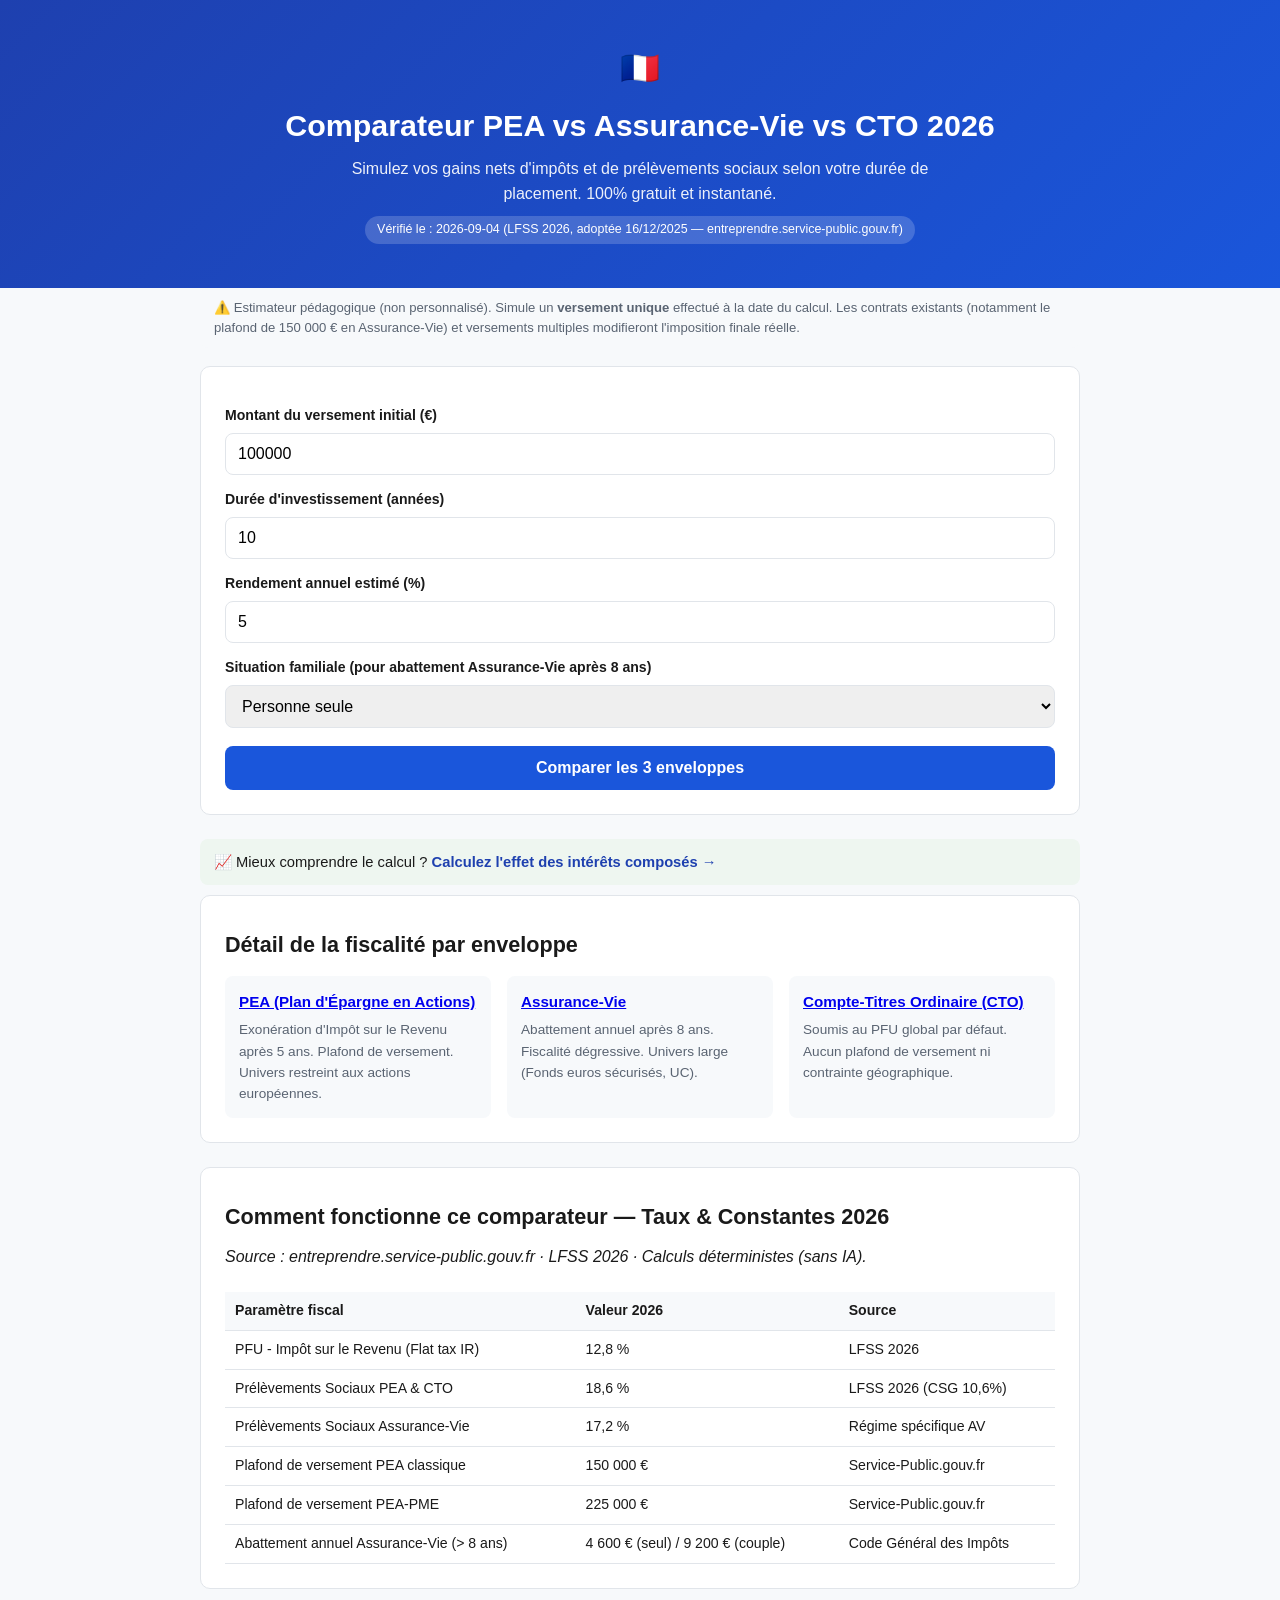
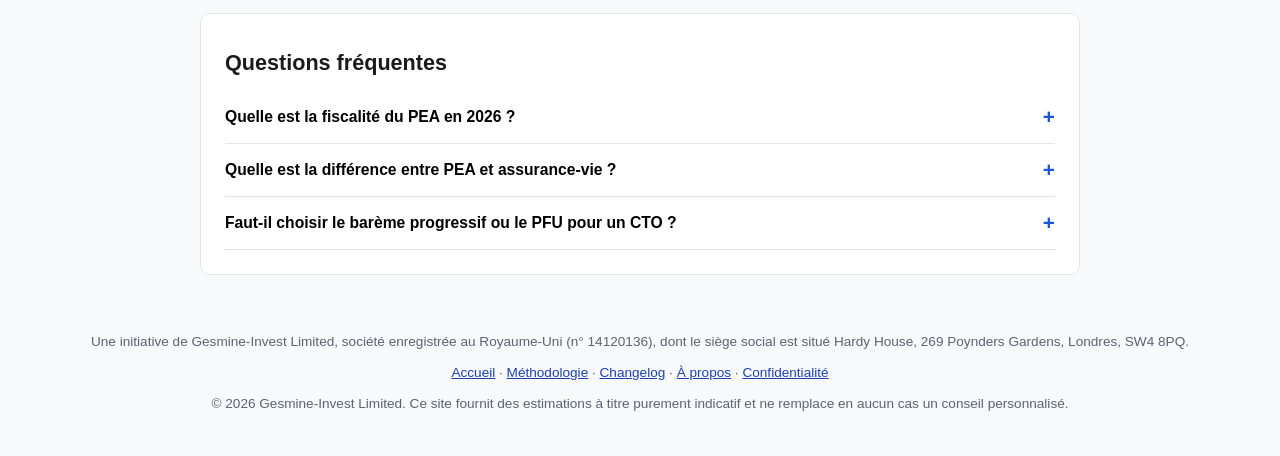
==== index.html @ 61dbf879 "Initial commit: Comparateur Fiscalite Epargne 2026" ====
<!DOCTYPE html>
<html lang="fr">
<head>
<meta charset="UTF-8">
<meta name="viewport" content="width=device-width, initial-scale=1.0">
<title>Comparateur Fiscalité Épargne 2026 : PEA vs Assurance-Vie vs CTO</title>
<meta name="description" content="Comparez instantanément la fiscalité du PEA, de l'assurance-vie et du compte-titres ordinaire (CTO) pour 2026. Calculez votre net après impôts et prélèvements sociaux.">
<link rel="canonical" href="https://fiscaliteepargne.fr/">
<link rel="stylesheet" href="/assets/style.css">
<script src="/assets/calculators.js"></script>
<script type="application/ld+json">
{
  "@context": "https://schema.org",
  "@graph": [
    {
      "@type": "Organization",
      "@id": "https://fiscaliteepargne.fr/#org",
      "name": "Comparateur Épargne France",
      "url": "https://fiscaliteepargne.fr/",
      "legalName": "Gesmine-Invest Limited",
      "identifier": { "@type": "PropertyValue", "name": "UK Company Number", "value": "14120136" }
    },
    {
      "@type": "WebApplication",
      "name": "Comparateur PEA vs Assurance-Vie vs CTO 2026",
      "url": "https://fiscaliteepargne.fr/",
      "applicationCategory": "FinanceApplication",
      "operatingSystem": "Any",
      "offers": { "@type": "Offer", "price": "0", "priceCurrency": "EUR" },
      "areaServed": "FR",
      "author": { "@id": "https://fiscaliteepargne.fr/#org" },
      "publisher": { "@id": "https://fiscaliteepargne.fr/#org" }
    },
    {
      "@type": "BreadcrumbList",
      "itemListElement": [
        { "@type": "ListItem", "position": 1, "name": "Accueil", "item": "https://fiscaliteepargne.fr/" }
      ]
    },
    {
      "@type": "FAQPage",
      "mainEntity": [
        { "@type": "Question", "name": "Quelle est la fiscalité du PEA en 2026 ?", "acceptedAnswer": { "@type": "Answer", "text": "Le PEA est exonéré d'impôt sur le revenu après 5 ans de détention. Seuls les prélèvements sociaux s'appliquent sur les gains lors des retraits (taux applicable défini en LFSS)." } },
        { "@type": "Question", "name": "Quelle est la différence entre PEA et assurance-vie ?", "acceptedAnswer": { "@type": "Answer", "text": "Le PEA permet d'investir principalement en actions européennes avec une exonération d'IR après 5 ans. L'assurance-vie offre un univers d'investissement plus large (fonds euros, obligations) et bénéficie d'un abattement fiscal annuel après 8 ans." } },
        { "@type": "Question", "name": "Qu'est-ce que le prélèvement forfaitaire unique (PFU) ?", "acceptedAnswer": { "@type": "Answer", "text": "Le PFU (ou flat tax) est un taux d'imposition global appliqué aux revenus du capital (CTO, dividendes). Il comprend une part d'impôt sur le revenu et une part de prélèvements sociaux." } },
        { "@type": "Question", "name": "Faut-il choisir le barème progressif ou le PFU pour un CTO ?", "acceptedAnswer": { "@type": "Answer", "text": "Par défaut, le PFU s'applique. L'option pour le barème progressif peut être avantageuse si vous êtes non imposable ou dans une tranche marginale basse, car elle permet notamment de bénéficier d'un abattement de 40% sur les dividendes." } },
        { "@type": "Question", "name": "Comment sont calculés les prélèvements sociaux ?", "acceptedAnswer": { "@type": "Answer", "text": "Les prélèvements sociaux (CSG, CRDS, prélèvement de solidarité) s'appliquent sur la fraction de gain réalisée. Leur taux dépend de l'enveloppe fiscale et de la législation en vigueur au moment du fait générateur." } },
        { "@type": "Question", "name": "Quelle est la durée minimum pour optimiser l'assurance-vie ?", "acceptedAnswer": { "@type": "Answer", "text": "L'assurance-vie bénéficie d'un abattement annuel sur l'impôt sur le revenu (4600€ pour une personne seule, 9200€ pour un couple) applicable sur la part de gains lors de retraits effectués après 8 ans d'ancienneté du contrat." } }
      ]
    }
  ]
}
</script>
</head>
<body>
<header>
  <div class="container">
    <span class="flag">🇫🇷</span>
    <h1>Comparateur PEA vs Assurance-Vie vs CTO 2026</h1>
    <p>Simulez vos gains nets d'impôts et de prélèvements sociaux selon votre durée de placement. 100% gratuit et instantané.</p>
    <span class="badge" id="date-badge">Source : LFSS 2026</span>
  </div>
</header>

<main class="container">
  <div class="disclaimer-banner">⚠️ Estimateur pédagogique (non personnalisé). Simule un <strong>versement unique</strong> effectué à la date du calcul. Les contrats existants (notamment le plafond de 150 000 € en Assurance-Vie) et versements multiples modifieront l'imposition finale réelle.</div>

  <div class="card">
    <label for="montant">Montant du versement initial (€)</label>
    <input type="number" id="montant" value="100000" min="0">
    
    <label for="duree">Durée d'investissement (années)</label>
    <input type="number" id="duree" value="10" min="1">
    
    <label for="rendement">Rendement annuel estimé (%)</label>
    <input type="number" id="rendement" value="5" min="0" step="0.1">

    <label for="situation">Situation familiale (pour abattement Assurance-Vie après 8 ans)</label>
    <select id="situation">
      <option value="seul">Personne seule</option>
      <option value="couple">Couple marié/pacsé (imposition commune)</option>
    </select>
    
    <button class="calc-btn" onclick="runComparison()">Comparer les 3 enveloppes</button>
    
    <div class="result" id="comparison-result">
      <div class="result-grid three-cols" id="comparison-grid"></div>
    </div>
  </div>

  <div class="cross-link">📈 Mieux comprendre le calcul ? <a href="/interet-compose/">Calculez l'effet des intérêts composés →</a></div>
  
  <div class="eeat-section">
    <h2>Détail de la fiscalité par enveloppe</h2>
    <div class="eeat-grid">
      <div class="eeat-item">
        <h4><a href="/pea/">PEA (Plan d'Épargne en Actions)</a></h4>
        <p>Exonération d'Impôt sur le Revenu après 5 ans. Plafond de versement. Univers restreint aux actions européennes.</p>
      </div>
      <div class="eeat-item">
        <h4><a href="/pea-ou-assurance-vie/">Assurance-Vie</a></h4>
        <p>Abattement annuel après 8 ans. Fiscalité dégressive. Univers large (Fonds euros sécurisés, UC).</p>
      </div>
      <div class="eeat-item">
        <h4><a href="/compte-titres-fiscalite/">Compte-Titres Ordinaire (CTO)</a></h4>
        <p>Soumis au PFU global par défaut. Aucun plafond de versement ni contrainte géographique.</p>
      </div>
    </div>
  </div>

  <div class="eeat-section">
    <h2>Comment fonctionne ce comparateur — Taux &amp; Constantes 2026</h2>
    <p><em>Source : entreprendre.service-public.gouv.fr · LFSS 2026 · Calculs déterministes (sans IA).</em></p>
    <div class="overflow-wrap">
    <table class="const-table">
      <thead><tr><th>Paramètre fiscal</th><th>Valeur 2026</th><th>Source</th></tr></thead>
      <tbody id="const-table-body">
        <tr><td>PFU - Impôt sur le Revenu (Flat tax IR)</td><td>12,8 %</td><td>LFSS 2026</td></tr>
        <tr><td>Prélèvements Sociaux PEA &amp; CTO</td><td>18,6 %</td><td>LFSS 2026 (CSG 10,6%)</td></tr>
        <tr><td>Prélèvements Sociaux Assurance-Vie</td><td>17,2 %</td><td>Régime spécifique AV</td></tr>
        <tr><td>Plafond de versement PEA classique</td><td>150 000 €</td><td>Service-Public.gouv.fr</td></tr>
        <tr><td>Plafond de versement PEA-PME</td><td>225 000 €</td><td>Service-Public.gouv.fr</td></tr>
        <tr><td>Abattement annuel Assurance-Vie (> 8 ans)</td><td>4 600 € (seul) / 9 200 € (couple)</td><td>Code Général des Impôts</td></tr>
      </tbody>
    </table>
    </div>
  </div>

  <div class="eeat-section">
    <h2>Questions fréquentes</h2>
    <div class="faq-item">
      <button class="faq-q" onclick="toggleFaq(this)">Quelle est la fiscalité du PEA en 2026 ?</button>
      <div class="faq-a">Le PEA est exonéré d'impôt sur le revenu après 5 ans de détention. Seuls les prélèvements sociaux s'appliquent sur les gains lors des retraits.</div>
    </div>
    <div class="faq-item">
      <button class="faq-q" onclick="toggleFaq(this)">Quelle est la différence entre PEA et assurance-vie ?</button>
      <div class="faq-a">Le PEA permet d'investir principalement en actions européennes avec une exonération d'IR après 5 ans. L'assurance-vie offre un univers d'investissement plus large (fonds euros, obligations) et bénéficie d'un abattement fiscal annuel après 8 ans.</div>
    </div>
    <div class="faq-item">
      <button class="faq-q" onclick="toggleFaq(this)">Faut-il choisir le barème progressif ou le PFU pour un CTO ?</button>
      <div class="faq-a">Par défaut, le PFU s'applique. L'option pour le barème progressif peut être avantageuse si vous êtes non imposable, car elle permet de bénéficier d'un abattement de 40% sur les dividendes.</div>
    </div>
  </div>
</main>

<footer>
  <p>Une initiative de Gesmine-Invest Limited, société enregistrée au Royaume-Uni (n° 14120136), dont le siège social est situé Hardy House, 269 Poynders Gardens, Londres, SW4 8PQ.</p>
  <p style="margin-top:8px;"><a href="/">Accueil</a> · <a href="/methodologie/">Méthodologie</a> · <a href="/changelog/">Changelog</a> · <a href="/about/">À propos</a> · <a href="/privacy/">Confidentialité</a></p>
  <p style="margin-top:8px;">© 2026 Gesmine-Invest Limited. Ce site fournit des estimations à titre purement indicatif et ne remplace en aucun cas un conseil personnalisé.</p>
</footer>

<script>
function fmt(n){ return '€' + n.toLocaleString('fr-FR', {minimumFractionDigits:0, maximumFractionDigits:0}); }
function toggleFaq(btn){
  btn.classList.toggle('open');
  btn.nextElementSibling.classList.toggle('open');
}

async function runComparison() {
  const montant = parseFloat(document.getElementById('montant').value) || 0;
  const duree = parseFloat(document.getElementById('duree').value) || 0;
  const rendement = parseFloat(document.getElementById('rendement').value) / 100 || 0;
  const situation = document.getElementById('situation').value;
  
  const pea = await calculPEA(montant, duree, rendement);
  const av = await calculAssuranceVie(montant, duree, rendement, situation);
  const cto = await calculCTO(montant, duree, rendement);
  
  const grid = document.getElementById('comparison-grid');
  grid.innerHTML = `
    <div class="stat" style="border-top: 4px solid var(--brand)">
      <h3 style="margin-top:0">PEA</h3>
      <div class="amount" style="font-size: 1.5rem; font-weight: 800; color: var(--brand-dark)">${fmt(pea.net)}</div>
      <div class="lbl">Net après impôts</div>
      <hr style="margin: 10px 0; border: none; border-top: 1px solid var(--border)">
      <div>Gain brut : <strong>${fmt(pea.gains)}</strong></div>
      <div>Impôt sur le Revenu : <strong>${fmt(pea.ir)}</strong></div>
      <div>Prélèvements Sociaux : <strong>${fmt(pea.ps)}</strong></div>
      <a href="/pea/" style="display:block; margin-top:10px; font-size:0.9rem; color:var(--brand); text-decoration:none; font-weight:bold;">Voir le détail PEA →</a>
    </div>
    
    <div class="stat" style="border-top: 4px solid var(--gold)">
      <h3 style="margin-top:0">Assurance-Vie</h3>
      <div class="amount" style="font-size: 1.5rem; font-weight: 800; color: var(--brand-dark)">${fmt(av.net)}</div>
      <div class="lbl">Net après impôts</div>
      <hr style="margin: 10px 0; border: none; border-top: 1px solid var(--border)">
      <div>Gain brut : <strong>${fmt(av.gains)}</strong></div>
      <div>Impôt sur le Revenu : <strong>${fmt(av.ir)}</strong></div>
      <div>Prélèvements Sociaux : <strong>${fmt(av.ps)}</strong></div>
      <a href="/pea-ou-assurance-vie/" style="display:block; margin-top:10px; font-size:0.9rem; color:var(--brand); text-decoration:none; font-weight:bold;">Voir la comparaison →</a>
    </div>
    
    <div class="stat" style="border-top: 4px solid var(--muted)">
      <h3 style="margin-top:0">CTO</h3>
      <div class="amount" style="font-size: 1.5rem; font-weight: 800; color: var(--brand-dark)">${fmt(cto.net)}</div>
      <div class="lbl">Net après impôts</div>
      <hr style="margin: 10px 0; border: none; border-top: 1px solid var(--border)">
      <div>Gain brut : <strong>${fmt(cto.gains)}</strong></div>
      <div>Impôt sur le Revenu : <strong>${fmt(cto.ir)}</strong></div>
      <div>Prélèvements Sociaux : <strong>${fmt(cto.ps)}</strong></div>
      <a href="/compte-titres-fiscalite/" style="display:block; margin-top:10px; font-size:0.9rem; color:var(--brand); text-decoration:none; font-weight:bold;">Voir le détail CTO →</a>
    </div>
  `;
  document.getElementById('comparison-result').classList.add('show');
}

// Load constants to update badge if needed
window.onload = async function() {
  const C = await loadConstants();
  document.getElementById('date-badge').innerText = "Vérifié le : " + C.verifie_le + " (" + C.source_principale + ")";
};
</script>
</body>
</html>
---- assets/style.css ----
:root {
  --brand: #1a56db;
  --brand-dark: #1e40af;
  --gold: #d4a017;
  --success: #2b7a4b;
  --text: #1a1a1a;
  --muted: #5a6472;
  --border: #e1e5ea;
  --bg: #f7f9fb;
  --radius: 10px;
}
* { box-sizing: border-box; margin: 0; padding: 0; }
body { font-family: -apple-system, BlinkMacSystemFont, "Segoe UI", Roboto, Helvetica, Arial, sans-serif; color: var(--text); background: var(--bg); line-height: 1.55; }
.container { max-width: 920px; margin: 0 auto; padding: 0 20px; }
header { background: linear-gradient(135deg, var(--brand-dark), var(--brand)); color: #fff; padding-top: 44px; padding-bottom: 44px; text-align: center; }
header .flag { font-size: 2rem; display: block; margin-bottom: 8px; }
header h1 { font-size: 1.9rem; margin-bottom: 8px; }
header p { opacity: .92; max-width: 640px; margin: 0 auto; }
main { padding-top: 32px; padding-bottom: 32px; }
.card { background: #fff; border: 1px solid var(--border); border-radius: var(--radius); padding: 24px; margin-bottom: 24px; }
.tab-nav { display: flex; gap: 8px; margin-bottom: 20px; flex-wrap: wrap; }
.tab-btn { flex: 1; min-width: 120px; padding: 10px 14px; border: 1px solid var(--border); background: #fff; border-radius: 8px; cursor: pointer; font-size: .92rem; font-weight: 600; color: var(--muted); text-align: center; text-decoration: none; display: inline-block; }
.tab-btn.active { background: var(--brand); color: #fff; border-color: var(--brand); }
.tab-btn:hover:not(.active) { background: #f0f4f8; }
.tab-panel { display: none; }
.tab-panel.active { display: block; }
label { display: block; font-weight: 600; font-size: .88rem; margin-bottom: 6px; margin-top: 14px; }
input[type=number], input[type=date], select { width: 100%; padding: 11px 12px; border: 1px solid var(--border); border-radius: 8px; font-size: 1rem; }
button.calc-btn { margin-top: 18px; width: 100%; padding: 13px; background: var(--brand); color: #fff; border: none; border-radius: 8px; font-size: 1rem; font-weight: 700; cursor: pointer; }
button.calc-btn:hover { background: var(--brand-dark); }
.result { margin-top: 20px; display: none; }
.result.show { display: block; }
.result-hero { text-align: center; padding: 18px; background: var(--bg); border-radius: 8px; margin-bottom: 14px; }
.result-hero .amount { font-size: 2rem; font-weight: 800; color: var(--brand-dark); }
.result-hero .amount-label { font-size: .85rem; color: var(--muted); margin-top: 4px; }
.result-grid { display: grid; grid-template-columns: repeat(auto-fit, minmax(140px, 1fr)); gap: 10px; }
.result-grid .stat { background: var(--bg); border-radius: 8px; padding: 12px; }
.result-grid .stat .val { font-weight: 700; font-size: 1.05rem; }
.result-grid .stat .lbl { font-size: .78rem; color: var(--muted); }
.result-grid.three-cols { grid-template-columns: repeat(auto-fit, minmax(200px, 1fr)); }
.result-note { font-size: .85rem; color: var(--muted); margin-top: 12px; padding: 10px; background: #fff8e6; border-left: 3px solid var(--gold); border-radius: 4px; }
.disclaimer-banner { font-size: .82rem; color: var(--muted); background: var(--bg); border-radius: 8px; padding: 10px 14px; margin-bottom: 18px; }
.cross-link { padding: 12px 14px; background: #eef6f0; border-radius: 8px; margin-bottom: 10px; font-size: .92rem; }
.cross-link a { color: var(--brand-dark); font-weight: 600; text-decoration: none; }
.cross-link a:hover { text-decoration: underline; }
h2 { font-size: 1.35rem; margin-bottom: 12px; margin-top: 8px; }
h3 { font-size: 1.1rem; margin-bottom: 8px; margin-top: 18px; }
p { margin-bottom: 10px; }
ul { margin-left: 20px; margin-bottom: 10px; }
.eeat-section { background: #fff; border: 1px solid var(--border); border-radius: var(--radius); padding: 24px; margin-bottom: 24px; }
.eeat-grid { display: grid; grid-template-columns: repeat(auto-fit, minmax(220px, 1fr)); gap: 16px; margin-top: 14px; }
.eeat-item { padding: 14px; background: var(--bg); border-radius: 8px; }
.eeat-item h4 { font-size: .95rem; margin-bottom: 6px; }
.eeat-item p { font-size: .85rem; color: var(--muted); margin-bottom: 0; }
table.const-table { width: 100%; border-collapse: collapse; margin-top: 12px; font-size: .88rem; }
table.const-table th, table.const-table td { text-align: left; padding: 8px 10px; border-bottom: 1px solid var(--border); }
table.const-table th { background: var(--bg); }
.overflow-wrap { overflow-x: auto; }
.faq-item { border-bottom: 1px solid var(--border); }
.faq-q { width: 100%; text-align: left; background: none; border: none; padding: 14px 0; font-weight: 700; font-size: .98rem; cursor: pointer; display: flex; justify-content: space-between; align-items: center; }
.faq-q::after { content: "+"; font-size: 1.3rem; color: var(--brand); }
.faq-q.open::after { content: "−"; }
.faq-a { display: none; padding-bottom: 14px; color: var(--muted); font-size: .92rem; }
.faq-a.open { display: block; }
footer { text-align: center; padding: 32px 20px; font-size: .85rem; color: var(--muted); }
footer a { color: var(--brand-dark); }
.badge { display: inline-block; background: rgba(255, 255, 255, .18); padding: 4px 12px; border-radius: 20px; font-size: .78rem; margin-top: 10px; }
.affiliate-block { display: grid; grid-template-columns: repeat(auto-fit, minmax(200px, 1fr)); gap: 16px; margin-top: 20px; }
.broker-card { border: 1px solid var(--border); border-radius: 8px; padding: 16px; text-align: center; }
.broker-card h4 { margin-bottom: 8px; }
.broker-card a.btn { display: inline-block; background: var(--brand); color: white; padding: 8px 16px; border-radius: 4px; text-decoration: none; font-weight: 600; margin-top: 10px; width: 100%; }
.broker-card a.btn:hover { background: var(--brand-dark); }
.transparency-banner { font-size: .82rem; color: var(--muted); background: #fdfdfd; border: 1px dashed var(--border); border-radius: 8px; padding: 10px 14px; margin-bottom: 18px; margin-top: 24px; }
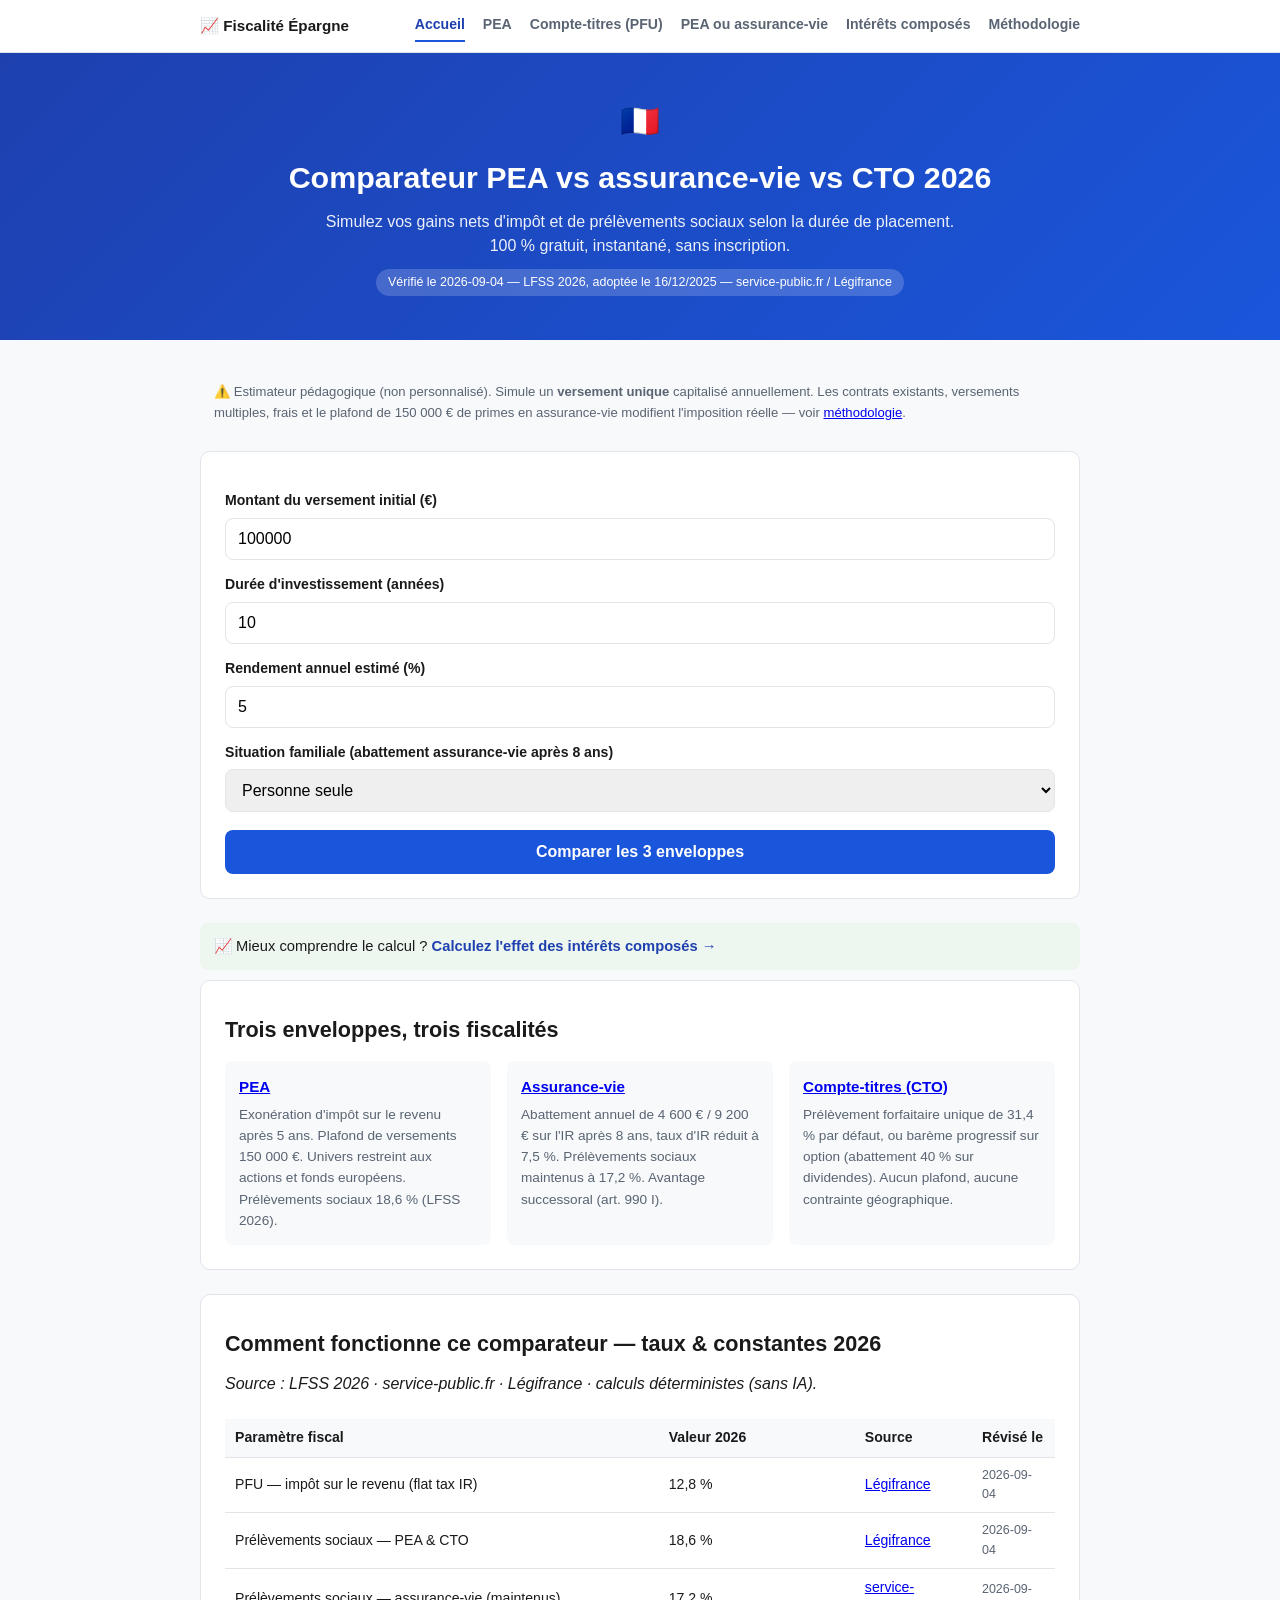
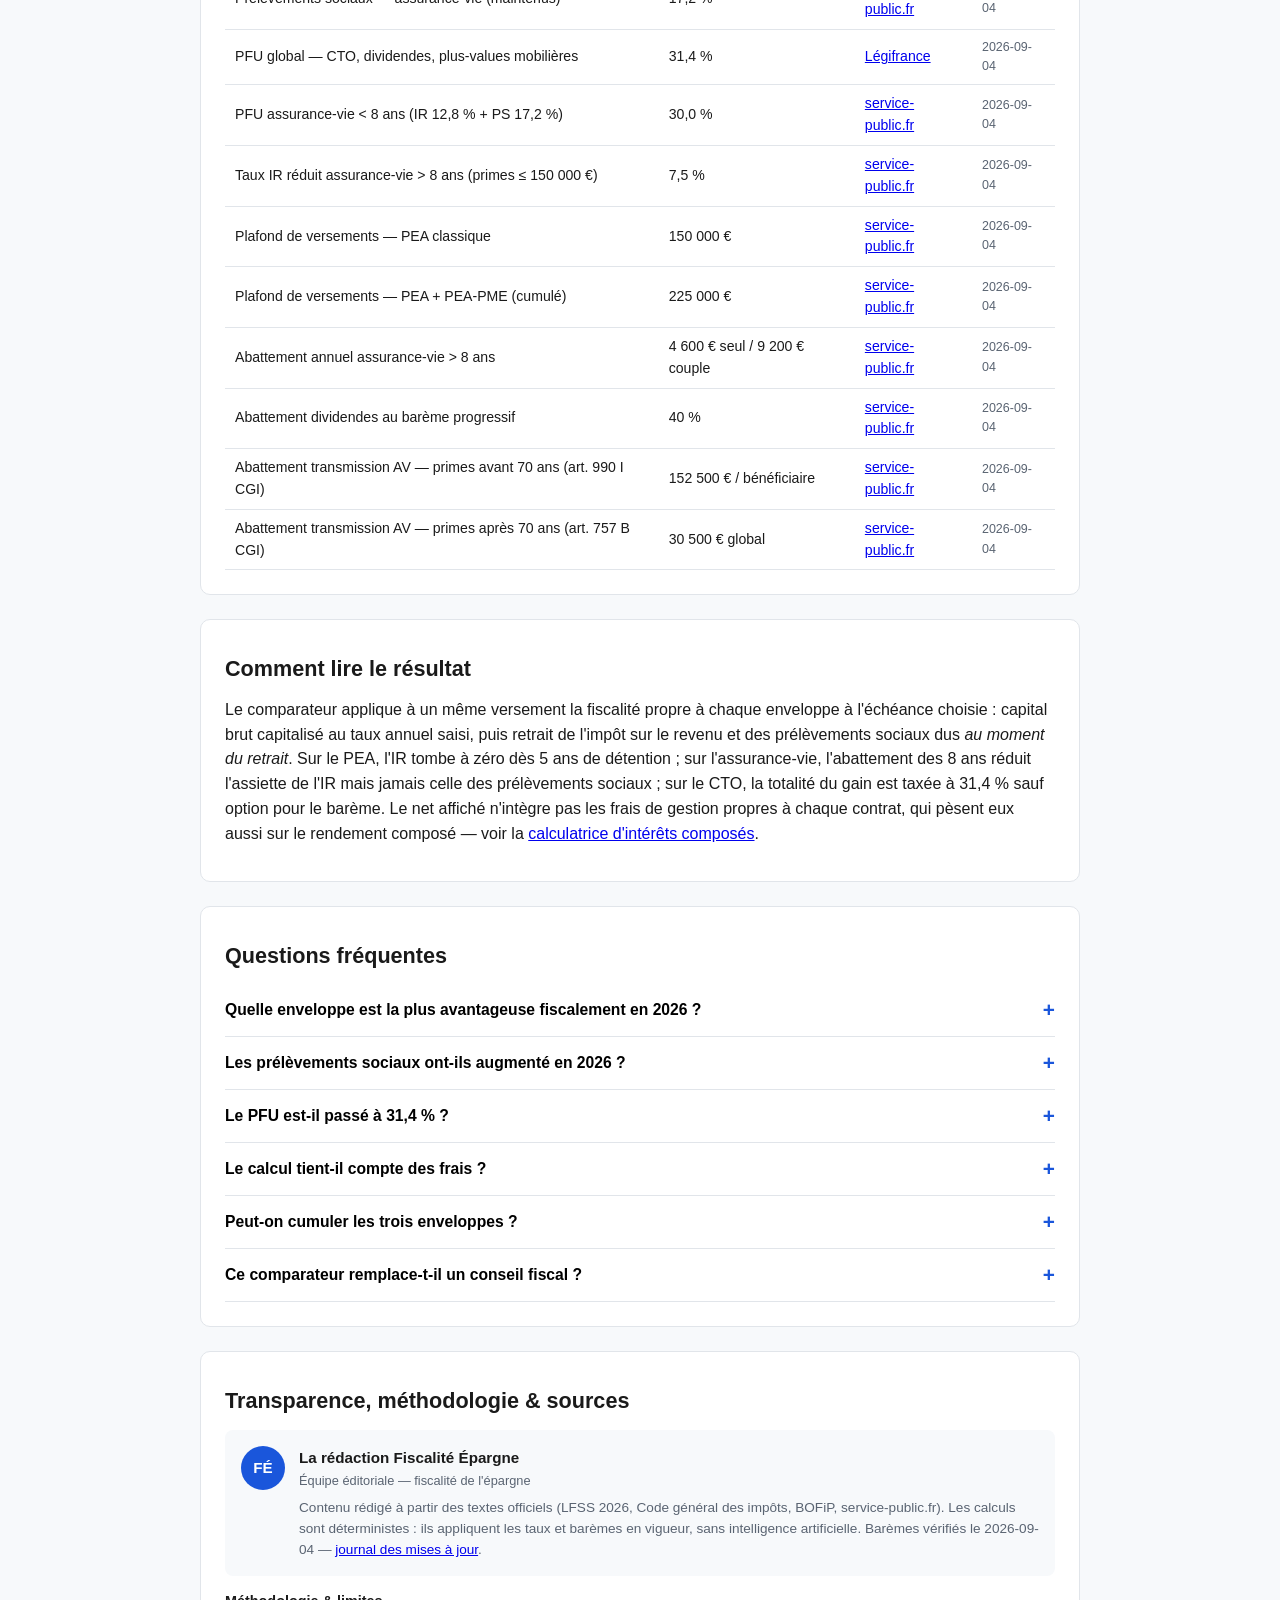
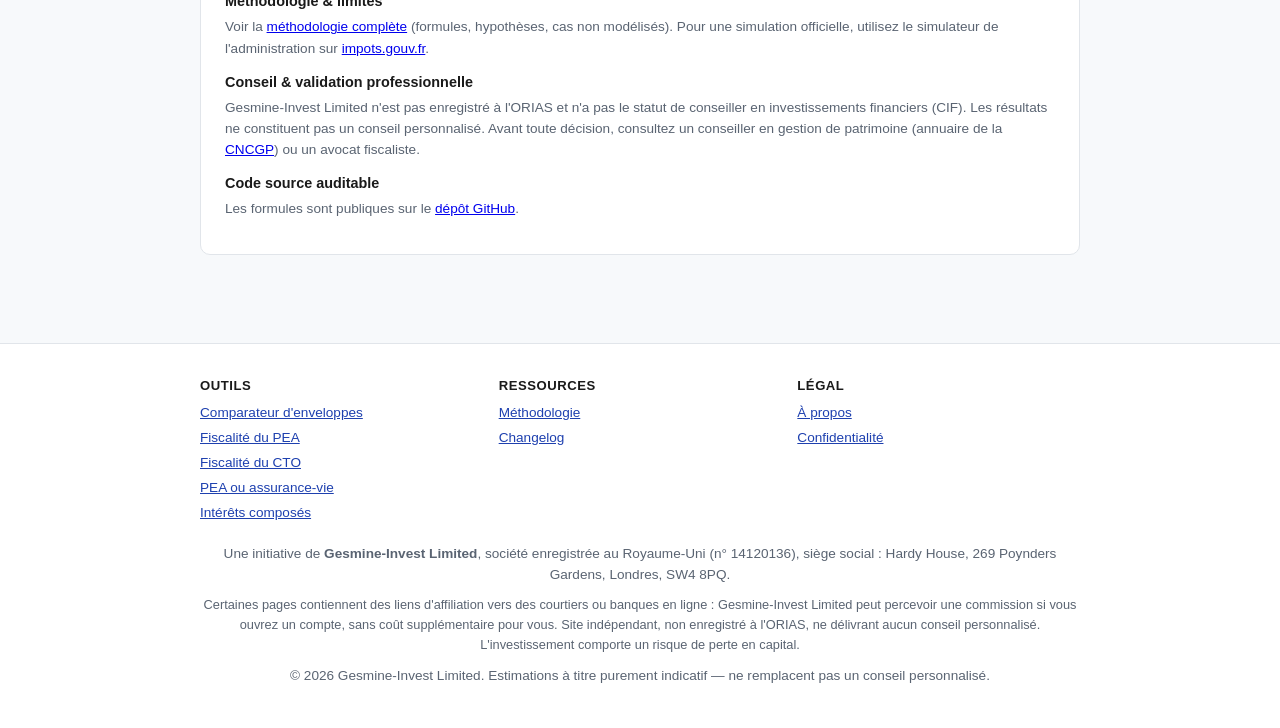
==== commit 42586231: "Phase 1: generator + shared partials + content depth + CSS/JS fixes - build.js + data/pages.json + d" ====
--- a/index.html
+++ b/index.html
@@ -3,11 +3,22 @@
 <head>
 <meta charset="UTF-8">
 <meta name="viewport" content="width=device-width, initial-scale=1.0">
-<title>Comparateur Fiscalité Épargne 2026 : PEA vs Assurance-Vie vs CTO</title>
-<meta name="description" content="Comparez instantanément la fiscalité du PEA, de l'assurance-vie et du compte-titres ordinaire (CTO) pour 2026. Calculez votre net après impôts et prélèvements sociaux.">
+<title>Comparateur fiscalité épargne 2026 : PEA vs assurance-vie vs CTO</title>
+<meta name="description" content="Comparez la fiscalité du PEA, de l'assurance-vie et du compte-titres ordinaire (CTO) en 2026. Calculez votre gain net après impôt et prélèvements sociaux (LFSS 2026).">
+<meta name="google-site-verification" content="caSgQcg_w1P4XoH1sqJFEhnVhn2amES086r0kiv2MaU" />
 <link rel="canonical" href="https://fiscaliteepargne.fr/">
+<meta property="og:type" content="website">
+<meta property="og:title" content="Comparateur fiscalité épargne 2026 : PEA vs assurance-vie vs CTO">
+<meta property="og:description" content="Comparez la fiscalité du PEA, de l'assurance-vie et du compte-titres ordinaire (CTO) en 2026. Calculez votre gain net après impôt et prélèvements sociaux (LFSS 2026).">
+<meta property="og:url" content="https://fiscaliteepargne.fr/">
+<meta property="og:site_name" content="Fiscalité Épargne">
+<meta property="og:locale" content="fr_FR">
+<meta name="twitter:card" content="summary_large_image">
+<meta name="theme-color" content="#1e40af">
 <link rel="stylesheet" href="/assets/style.css">
-<script src="/assets/calculators.js"></script>
+<link rel="icon" href="data:image/svg+xml,<svg xmlns=%22http://www.w3.org/2000/svg%22 viewBox=%220 0 100 100%22><text y=%22.9em%22 font-size=%2290%22>📈</text></svg>">
+<script>window.__CONSTS__={"version":"2026-FR-v1","verifie_le":"2026-09-04","source_principale":"LFSS 2026, adoptée le 16/12/2025 — service-public.fr / Légifrance","pfu":{"ir_flat":0.128,"ps_standard":0.186,"ps_assurance_vie":0.172,"global_pea_cto":0.314,"global_av_avant_8_ans":0.3},"pea":{"plafond_versements":150000,"plafond_pea_pme":225000,"plafond_pea_jeune":20000,"duree_exoneration_ir":5,"ps_applicable":"ps_standard","hypothese_calculateur":"PEA ouvert à partir du 01/01/2018 — taux de PS à date, pas de régime de taux historiques","avertissement_pre_2018":"Pour un PEA ouvert avant 2018, un régime de taux historiques par tranche s'applique aux prélèvements sociaux — non modélisé ici, consultez votre établissement gestionnaire."},"assurance_vie":{"abattement_annuel_seul":4600,"abattement_annuel_couple":9200,"seuil_anciennete_ans":8,"seuil_primes_taux_reduit":150000,"taux_avant_8_ans":0.3,"taux_apres_8_ans_sous_seuil":0.075,"taux_apres_8_ans_au_dela_seuil":0.128,"pfl_historique":{"avant_4_ans":0.35,"de_4_a_8_ans":0.15,"apres_8_ans":0.075},"abattement_deces_avant_70_ans":152500,"abattement_deces_apres_70_ans":30500,"date_charniere_versements":"2017-09-27","ps_applicable":"ps_assurance_vie","hypothese_calculateur":"Le calculateur diagnostique simule l'imposition d'un rachat sur un contrat détenu. Le seuil de 150 000 € est apprécié selon une proratisation simplifiée sur le total des primes saisi."},"cto":{"pfu_applicable":"global_pea_cto","abattement_dividendes_bareme":0.4,"csg_deductible_bareme":0.068},"sources":{"lfss_2026":["Légifrance — LFSS 2026","https://www.legifrance.gouv.fr/jorf/id/JORFTEXT000050800000"],"sp_pea":["service-public.fr — Plan d'épargne en actions (PEA)","https://www.service-public.fr/particuliers/vosdroits/F1662"],"sp_av_rachat":["service-public.fr — Assurance-vie : imposition en cas de rachat","https://www.service-public.fr/particuliers/vosdroits/F14204"],"sp_av_deces":["service-public.fr — Assurance-vie : décès de l'assuré","https://www.service-public.fr/particuliers/vosdroits/F15393"],"sp_pfu":["service-public.fr — Prélèvement forfaitaire unique (PFU / flat tax)","https://www.service-public.fr/particuliers/vosdroits/F34913"],"impots_pv_mobilieres":["impots.gouv.fr — Plus-values de cession de valeurs mobilières","https://www.impots.gouv.fr/particulier/les-plus-values-de-cession-de-valeurs-mobilieres-et-de-droits-sociaux"],"bofip_rcm":["BOFiP — Revenus de capitaux mobiliers (BOI-RPPM-RCM)","https://bofip.impots.gouv.fr/bofip/3806-PGP.html"],"lafinancepourtous_pfu":["La finance pour tous — Le prélèvement forfaitaire unique","https://www.lafinancepourtous.com/decryptages/impots/calcul-de-l-impot/le-prelevement-forfaitaire-unique-pfu-ou-flat-tax/"]},"table":[{"label":"PFU — impôt sur le revenu (flat tax IR)","value":"12,8 %","revise_le":"2026-09-04","source":"lfss_2026"},{"label":"Prélèvements sociaux — PEA &amp; CTO","value":"18,6 %","revise_le":"2026-09-04","source":"lfss_2026"},{"label":"Prélèvements sociaux — assurance-vie (maintenus)","value":"17,2 %","revise_le":"2026-09-04","source":"sp_av_rachat"},{"label":"PFU global — CTO, dividendes, plus-values mobilières","value":"31,4 %","revise_le":"2026-09-04","source":"lfss_2026"},{"label":"PFU assurance-vie &lt; 8 ans (IR 12,8 % + PS 17,2 %)","value":"30,0 %","revise_le":"2026-09-04","source":"sp_av_rachat"},{"label":"Taux IR réduit assurance-vie &gt; 8 ans (primes ≤ 150 000 €)","value":"7,5 %","revise_le":"2026-09-04","source":"sp_av_rachat"},{"label":"Plafond de versements — PEA classique","value":"150 000 €","revise_le":"2026-09-04","source":"sp_pea"},{"label":"Plafond de versements — PEA + PEA-PME (cumulé)","value":"225 000 €","revise_le":"2026-09-04","source":"sp_pea"},{"label":"Abattement annuel assurance-vie &gt; 8 ans","value":"4 600 € seul / 9 200 € couple","revise_le":"2026-09-04","source":"sp_av_rachat"},{"label":"Abattement dividendes au barème progressif","value":"40 %","revise_le":"2026-09-04","source":"sp_pfu"},{"label":"Abattement transmission AV — primes avant 70 ans (art. 990 I CGI)","value":"152 500 € / bénéficiaire","revise_le":"2026-09-04","source":"sp_av_deces"},{"label":"Abattement transmission AV — primes après 70 ans (art. 757 B CGI)","value":"30 500 € global","revise_le":"2026-09-04","source":"sp_av_deces"}]};</script>
+<script src="/assets/calculators.js" defer></script>
 <script type="application/ld+json">
 {
   "@context": "https://schema.org",
@@ -15,200 +26,269 @@
     {
       "@type": "Organization",
       "@id": "https://fiscaliteepargne.fr/#org",
-      "name": "Comparateur Épargne France",
+      "name": "Fiscalité Épargne",
       "url": "https://fiscaliteepargne.fr/",
       "legalName": "Gesmine-Invest Limited",
-      "identifier": { "@type": "PropertyValue", "name": "UK Company Number", "value": "14120136" }
+      "identifier": {
+        "@type": "PropertyValue",
+        "name": "UK Company Number",
+        "value": "14120136"
+      },
+      "address": {
+        "@type": "PostalAddress",
+        "streetAddress": "Hardy House, 269 Poynders Gardens",
+        "addressLocality": "London",
+        "postalCode": "SW4 8PQ",
+        "addressCountry": "GB"
+      },
+      "sameAs": [
+        "https://github.com/sadiyaqeen92639572-cloud/fiscaliteepargne"
+      ]
+    },
+    {
+      "@type": "WebSite",
+      "@id": "https://fiscaliteepargne.fr/#website",
+      "name": "Fiscalité Épargne",
+      "url": "https://fiscaliteepargne.fr/",
+      "inLanguage": "fr-FR",
+      "publisher": {
+        "@id": "https://fiscaliteepargne.fr/#org"
+      }
+    },
+    {
+      "@type": "Article",
+      "@id": "https://fiscaliteepargne.fr/#page",
+      "url": "https://fiscaliteepargne.fr/",
+      "name": "Comparateur fiscalité épargne 2026 : PEA vs assurance-vie vs CTO",
+      "headline": "Comparateur PEA vs assurance-vie vs CTO 2026",
+      "description": "Comparez la fiscalité du PEA, de l'assurance-vie et du compte-titres ordinaire (CTO) en 2026. Calculez votre gain net après impôt et prélèvements sociaux (LFSS 2026).",
+      "inLanguage": "fr-FR",
+      "isPartOf": {
+        "@id": "https://fiscaliteepargne.fr/#website"
+      },
+      "datePublished": "2026-09-04",
+      "dateModified": "2026-09-06",
+      "author": {
+        "@type": "Organization",
+        "name": "La rédaction Fiscalité Épargne",
+        "url": "https://fiscaliteepargne.fr/about/"
+      },
+      "publisher": {
+        "@id": "https://fiscaliteepargne.fr/#org"
+      }
+    },
+    {
+      "@type": "FAQPage",
+      "mainEntity": [
+        {
+          "@type": "Question",
+          "name": "Quelle enveloppe est la plus avantageuse fiscalement en 2026 ?",
+          "acceptedAnswer": {
+            "@type": "Answer",
+            "text": "Pour un placement en actions détenu plus de 5 ans, le PEA est le plus efficace : 0 % d'impôt sur le revenu, seulement 18,6 % de prélèvements sociaux sur le gain. L'assurance-vie devient compétitive après 8 ans grâce à l'abattement de 4 600 € / 9 200 € et au taux d'IR de 7,5 %, avec des prélèvements sociaux plus bas (17,2 %) et un cadre successoral privilégié. Le compte-titres, taxé à 31,4 %, se justifie pour investir hors zone euro ou sur des produits inéligibles au PEA."
+          }
+        },
+        {
+          "@type": "Question",
+          "name": "Les prélèvements sociaux ont-ils augmenté en 2026 ?",
+          "acceptedAnswer": {
+            "@type": "Answer",
+            "text": "Oui. La loi de financement de la Sécurité sociale pour 2026 relève la CSG sur les revenus du capital de 9,2 % à 10,6 %, portant le taux global des prélèvements sociaux de 17,2 % à 18,6 %. Cette hausse s'applique au PEA, au compte-titres et aux plus-values mobilières. L'assurance-vie, le PEL, le CEL et les revenus fonciers restent au taux de 17,2 %."
+          }
+        },
+        {
+          "@type": "Question",
+          "name": "Le PFU est-il passé à 31,4 % ?",
+          "acceptedAnswer": {
+            "@type": "Answer",
+            "text": "Oui, mécaniquement : le prélèvement forfaitaire unique combine 12,8 % d'impôt sur le revenu et les prélèvements sociaux. Ces derniers passant à 18,6 %, le PFU global atteint 31,4 % en 2026 (contre 30 % jusqu'en 2025) pour les dividendes, les intérêts et les plus-values de cession de valeurs mobilières. Le PFU spécifique à l'assurance-vie de moins de 8 ans reste à 30 % (12,8 % + 17,2 %)."
+          }
+        },
+        {
+          "@type": "Question",
+          "name": "Le calcul tient-il compte des frais ?",
+          "acceptedAnswer": {
+            "@type": "Answer",
+            "text": "Non. Le comparateur applique uniquement la fiscalité. Les frais de gestion (souvent 0,5 % à 1 % par an sur une assurance-vie en unités de compte, quasi nuls sur un PEA en titres vifs) réduisent le rendement composé et peuvent inverser le classement sur longue durée. Comparez toujours le couple fiscalité + frais."
+          }
+        },
+        {
+          "@type": "Question",
+          "name": "Peut-on cumuler les trois enveloppes ?",
+          "acceptedAnswer": {
+            "@type": "Answer",
+            "text": "Oui, et c'est la situation la plus courante : un PEA pour les actions européennes, une assurance-vie pour la poche sécurisée (fonds euros) et la transmission, un compte-titres pour tout le reste. Chaque enveloppe a son plafond et ses règles propres ; il n'existe aucune limite globale de détention."
+          }
+        },
+        {
+          "@type": "Question",
+          "name": "Ce comparateur remplace-t-il un conseil fiscal ?",
+          "acceptedAnswer": {
+            "@type": "Answer",
+            "text": "Non. Les calculs sont déterministes et pédagogiques. Ils ne prennent pas en compte votre taux marginal d'imposition, vos autres revenus, votre situation patrimoniale ni les cas particuliers (primes avant le 27/09/2017, PEA ouvert avant 2018, non-résidents). Pour une décision, consultez un conseiller en gestion de patrimoine ou un avocat fiscaliste."
+          }
+        }
+      ]
     },
     {
       "@type": "WebApplication",
-      "name": "Comparateur PEA vs Assurance-Vie vs CTO 2026",
+      "name": "Comparateur PEA vs assurance-vie vs CTO 2026",
       "url": "https://fiscaliteepargne.fr/",
       "applicationCategory": "FinanceApplication",
       "operatingSystem": "Any",
-      "offers": { "@type": "Offer", "price": "0", "priceCurrency": "EUR" },
+      "offers": {
+        "@type": "Offer",
+        "price": "0",
+        "priceCurrency": "EUR"
+      },
       "areaServed": "FR",
-      "author": { "@id": "https://fiscaliteepargne.fr/#org" },
-      "publisher": { "@id": "https://fiscaliteepargne.fr/#org" }
-    },
-    {
-      "@type": "BreadcrumbList",
-      "itemListElement": [
-        { "@type": "ListItem", "position": 1, "name": "Accueil", "item": "https://fiscaliteepargne.fr/" }
-      ]
-    },
-    {
-      "@type": "FAQPage",
-      "mainEntity": [
-        { "@type": "Question", "name": "Quelle est la fiscalité du PEA en 2026 ?", "acceptedAnswer": { "@type": "Answer", "text": "Le PEA est exonéré d'impôt sur le revenu après 5 ans de détention. Seuls les prélèvements sociaux s'appliquent sur les gains lors des retraits (taux applicable défini en LFSS)." } },
-        { "@type": "Question", "name": "Quelle est la différence entre PEA et assurance-vie ?", "acceptedAnswer": { "@type": "Answer", "text": "Le PEA permet d'investir principalement en actions européennes avec une exonération d'IR après 5 ans. L'assurance-vie offre un univers d'investissement plus large (fonds euros, obligations) et bénéficie d'un abattement fiscal annuel après 8 ans." } },
-        { "@type": "Question", "name": "Qu'est-ce que le prélèvement forfaitaire unique (PFU) ?", "acceptedAnswer": { "@type": "Answer", "text": "Le PFU (ou flat tax) est un taux d'imposition global appliqué aux revenus du capital (CTO, dividendes). Il comprend une part d'impôt sur le revenu et une part de prélèvements sociaux." } },
-        { "@type": "Question", "name": "Faut-il choisir le barème progressif ou le PFU pour un CTO ?", "acceptedAnswer": { "@type": "Answer", "text": "Par défaut, le PFU s'applique. L'option pour le barème progressif peut être avantageuse si vous êtes non imposable ou dans une tranche marginale basse, car elle permet notamment de bénéficier d'un abattement de 40% sur les dividendes." } },
-        { "@type": "Question", "name": "Comment sont calculés les prélèvements sociaux ?", "acceptedAnswer": { "@type": "Answer", "text": "Les prélèvements sociaux (CSG, CRDS, prélèvement de solidarité) s'appliquent sur la fraction de gain réalisée. Leur taux dépend de l'enveloppe fiscale et de la législation en vigueur au moment du fait générateur." } },
-        { "@type": "Question", "name": "Quelle est la durée minimum pour optimiser l'assurance-vie ?", "acceptedAnswer": { "@type": "Answer", "text": "L'assurance-vie bénéficie d'un abattement annuel sur l'impôt sur le revenu (4600€ pour une personne seule, 9200€ pour un couple) applicable sur la part de gains lors de retraits effectués après 8 ans d'ancienneté du contrat." } }
-      ]
+      "publisher": {
+        "@id": "https://fiscaliteepargne.fr/#org"
+      }
     }
   ]
 }
 </script>
 </head>
 <body>
+<nav class="site-nav" aria-label="Navigation principale">
+  <div class="container">
+    <a href="/" class="nav-brand">📈 Fiscalité Épargne</a>
+    <details><summary>Menu ▾</summary></details>
+    <div class="nav-links">
+      <a href="/" aria-current="page">Accueil</a>
+      <a href="/pea/">PEA</a>
+      <a href="/compte-titres-fiscalite/">Compte-titres (PFU)</a>
+      <a href="/pea-ou-assurance-vie/">PEA ou assurance-vie</a>
+      <a href="/interet-compose/">Intérêts composés</a>
+      <a href="/methodologie/">Méthodologie</a>
+    </div>
+  </div>
+</nav>
 <header>
   <div class="container">
     <span class="flag">🇫🇷</span>
-    <h1>Comparateur PEA vs Assurance-Vie vs CTO 2026</h1>
-    <p>Simulez vos gains nets d'impôts et de prélèvements sociaux selon votre durée de placement. 100% gratuit et instantané.</p>
+    <h1>Comparateur PEA vs assurance-vie vs CTO 2026</h1>
+    <p>Simulez vos gains nets d'impôt et de prélèvements sociaux selon la durée de placement. 100 % gratuit, instantané, sans inscription.</p>
     <span class="badge" id="date-badge">Source : LFSS 2026</span>
   </div>
 </header>
 
 <main class="container">
-  <div class="disclaimer-banner">⚠️ Estimateur pédagogique (non personnalisé). Simule un <strong>versement unique</strong> effectué à la date du calcul. Les contrats existants (notamment le plafond de 150 000 € en Assurance-Vie) et versements multiples modifieront l'imposition finale réelle.</div>
+  
+  <div class="disclaimer-banner">⚠️ Estimateur pédagogique (non personnalisé). Simule un <strong>versement unique</strong> capitalisé annuellement. Les contrats existants, versements multiples, frais et le plafond de 150 000 € de primes en assurance-vie modifient l'imposition réelle — voir <a href='/methodologie/'>méthodologie</a>.</div>
 
   <div class="card">
     <label for="montant">Montant du versement initial (€)</label>
     <input type="number" id="montant" value="100000" min="0">
-    
     <label for="duree">Durée d'investissement (années)</label>
     <input type="number" id="duree" value="10" min="1">
-    
     <label for="rendement">Rendement annuel estimé (%)</label>
     <input type="number" id="rendement" value="5" min="0" step="0.1">
-
-    <label for="situation">Situation familiale (pour abattement Assurance-Vie après 8 ans)</label>
-    <select id="situation">
-      <option value="seul">Personne seule</option>
-      <option value="couple">Couple marié/pacsé (imposition commune)</option>
-    </select>
-    
-    <button class="calc-btn" onclick="runComparison()">Comparer les 3 enveloppes</button>
-    
-    <div class="result" id="comparison-result">
-      <div class="result-grid three-cols" id="comparison-grid"></div>
-    </div>
-  </div>
-
+    <label for="situation">Situation familiale (abattement assurance-vie après 8 ans)</label>
+    <select id="situation"><option value="seul">Personne seule</option><option value="couple">Couple marié/pacsé (imposition commune)</option></select>
+    <button class="calc-btn" onclick="runCompare3()">Comparer les 3 enveloppes</button>
+    <div class="result" id="comparison-result"><div class="result-grid three-cols" id="comparison-grid"></div></div>
+  </div>
   <div class="cross-link">📈 Mieux comprendre le calcul ? <a href="/interet-compose/">Calculez l'effet des intérêts composés →</a></div>
-  
-  <div class="eeat-section">
-    <h2>Détail de la fiscalité par enveloppe</h2>
-    <div class="eeat-grid">
-      <div class="eeat-item">
-        <h4><a href="/pea/">PEA (Plan d'Épargne en Actions)</a></h4>
-        <p>Exonération d'Impôt sur le Revenu après 5 ans. Plafond de versement. Univers restreint aux actions européennes.</p>
-      </div>
-      <div class="eeat-item">
-        <h4><a href="/pea-ou-assurance-vie/">Assurance-Vie</a></h4>
-        <p>Abattement annuel après 8 ans. Fiscalité dégressive. Univers large (Fonds euros sécurisés, UC).</p>
-      </div>
-      <div class="eeat-item">
-        <h4><a href="/compte-titres-fiscalite/">Compte-Titres Ordinaire (CTO)</a></h4>
-        <p>Soumis au PFU global par défaut. Aucun plafond de versement ni contrainte géographique.</p>
-      </div>
-    </div>
-  </div>
-
-  <div class="eeat-section">
-    <h2>Comment fonctionne ce comparateur — Taux &amp; Constantes 2026</h2>
-    <p><em>Source : entreprendre.service-public.gouv.fr · LFSS 2026 · Calculs déterministes (sans IA).</em></p>
-    <div class="overflow-wrap">
+
+  <div class='eeat-section'><h2>Trois enveloppes, trois fiscalités</h2><div class='eeat-grid'><div class='eeat-item'><h4><a href='/pea/'>PEA</a></h4><p>Exonération d'impôt sur le revenu après 5 ans. Plafond de versements 150 000 €. Univers restreint aux actions et fonds européens. Prélèvements sociaux 18,6 % (LFSS 2026).</p></div><div class='eeat-item'><h4><a href='/assurance-vie-fiscalite/'>Assurance-vie</a></h4><p>Abattement annuel de 4 600 € / 9 200 € sur l'IR après 8 ans, taux d'IR réduit à 7,5 %. Prélèvements sociaux maintenus à 17,2 %. Avantage successoral (art. 990 I).</p></div><div class='eeat-item'><h4><a href='/compte-titres-fiscalite/'>Compte-titres (CTO)</a></h4><p>Prélèvement forfaitaire unique de 31,4 % par défaut, ou barème progressif sur option (abattement 40 % sur dividendes). Aucun plafond, aucune contrainte géographique.</p></div></div></div>
+
+  <div class="eeat-section"><h2>Comment fonctionne ce comparateur — taux &amp; constantes 2026</h2><p><em>Source : LFSS 2026 · service-public.fr · Légifrance · calculs déterministes (sans IA).</em></p><div class="overflow-wrap">
     <table class="const-table">
-      <thead><tr><th>Paramètre fiscal</th><th>Valeur 2026</th><th>Source</th></tr></thead>
-      <tbody id="const-table-body">
-        <tr><td>PFU - Impôt sur le Revenu (Flat tax IR)</td><td>12,8 %</td><td>LFSS 2026</td></tr>
-        <tr><td>Prélèvements Sociaux PEA &amp; CTO</td><td>18,6 %</td><td>LFSS 2026 (CSG 10,6%)</td></tr>
-        <tr><td>Prélèvements Sociaux Assurance-Vie</td><td>17,2 %</td><td>Régime spécifique AV</td></tr>
-        <tr><td>Plafond de versement PEA classique</td><td>150 000 €</td><td>Service-Public.gouv.fr</td></tr>
-        <tr><td>Plafond de versement PEA-PME</td><td>225 000 €</td><td>Service-Public.gouv.fr</td></tr>
-        <tr><td>Abattement annuel Assurance-Vie (> 8 ans)</td><td>4 600 € (seul) / 9 200 € (couple)</td><td>Code Général des Impôts</td></tr>
+      <thead><tr><th>Paramètre fiscal</th><th>Valeur 2026</th><th>Source</th><th>Révisé le</th></tr></thead>
+      <tbody>
+        <tr><td>PFU — impôt sur le revenu (flat tax IR)</td><td>12,8 %</td><td><a href="https://www.legifrance.gouv.fr/jorf/id/JORFTEXT000050800000" rel="noopener nofollow" target="_blank">Légifrance</a></td><td class="rate-note">2026-09-04</td></tr>
+        <tr><td>Prélèvements sociaux — PEA &amp; CTO</td><td>18,6 %</td><td><a href="https://www.legifrance.gouv.fr/jorf/id/JORFTEXT000050800000" rel="noopener nofollow" target="_blank">Légifrance</a></td><td class="rate-note">2026-09-04</td></tr>
+        <tr><td>Prélèvements sociaux — assurance-vie (maintenus)</td><td>17,2 %</td><td><a href="https://www.service-public.fr/particuliers/vosdroits/F14204" rel="noopener nofollow" target="_blank">service-public.fr</a></td><td class="rate-note">2026-09-04</td></tr>
+        <tr><td>PFU global — CTO, dividendes, plus-values mobilières</td><td>31,4 %</td><td><a href="https://www.legifrance.gouv.fr/jorf/id/JORFTEXT000050800000" rel="noopener nofollow" target="_blank">Légifrance</a></td><td class="rate-note">2026-09-04</td></tr>
+        <tr><td>PFU assurance-vie &lt; 8 ans (IR 12,8 % + PS 17,2 %)</td><td>30,0 %</td><td><a href="https://www.service-public.fr/particuliers/vosdroits/F14204" rel="noopener nofollow" target="_blank">service-public.fr</a></td><td class="rate-note">2026-09-04</td></tr>
+        <tr><td>Taux IR réduit assurance-vie &gt; 8 ans (primes ≤ 150 000 €)</td><td>7,5 %</td><td><a href="https://www.service-public.fr/particuliers/vosdroits/F14204" rel="noopener nofollow" target="_blank">service-public.fr</a></td><td class="rate-note">2026-09-04</td></tr>
+        <tr><td>Plafond de versements — PEA classique</td><td>150 000 €</td><td><a href="https://www.service-public.fr/particuliers/vosdroits/F1662" rel="noopener nofollow" target="_blank">service-public.fr</a></td><td class="rate-note">2026-09-04</td></tr>
+        <tr><td>Plafond de versements — PEA + PEA-PME (cumulé)</td><td>225 000 €</td><td><a href="https://www.service-public.fr/particuliers/vosdroits/F1662" rel="noopener nofollow" target="_blank">service-public.fr</a></td><td class="rate-note">2026-09-04</td></tr>
+        <tr><td>Abattement annuel assurance-vie &gt; 8 ans</td><td>4 600 € seul / 9 200 € couple</td><td><a href="https://www.service-public.fr/particuliers/vosdroits/F14204" rel="noopener nofollow" target="_blank">service-public.fr</a></td><td class="rate-note">2026-09-04</td></tr>
+        <tr><td>Abattement dividendes au barème progressif</td><td>40 %</td><td><a href="https://www.service-public.fr/particuliers/vosdroits/F34913" rel="noopener nofollow" target="_blank">service-public.fr</a></td><td class="rate-note">2026-09-04</td></tr>
+        <tr><td>Abattement transmission AV — primes avant 70 ans (art. 990 I CGI)</td><td>152 500 € / bénéficiaire</td><td><a href="https://www.service-public.fr/particuliers/vosdroits/F15393" rel="noopener nofollow" target="_blank">service-public.fr</a></td><td class="rate-note">2026-09-04</td></tr>
+        <tr><td>Abattement transmission AV — primes après 70 ans (art. 757 B CGI)</td><td>30 500 € global</td><td><a href="https://www.service-public.fr/particuliers/vosdroits/F15393" rel="noopener nofollow" target="_blank">service-public.fr</a></td><td class="rate-note">2026-09-04</td></tr>
       </tbody>
     </table>
+    </div></div>
+
+  <div class='eeat-section'><h2>Comment lire le résultat</h2><p>Le comparateur applique à un même versement la fiscalité propre à chaque enveloppe à l'échéance choisie : capital brut capitalisé au taux annuel saisi, puis retrait de l'impôt sur le revenu et des prélèvements sociaux dus <em>au moment du retrait</em>. Sur le PEA, l'IR tombe à zéro dès 5 ans de détention ; sur l'assurance-vie, l'abattement des 8 ans réduit l'assiette de l'IR mais jamais celle des prélèvements sociaux ; sur le CTO, la totalité du gain est taxée à 31,4 % sauf option pour le barème. Le net affiché n'intègre pas les frais de gestion propres à chaque contrat, qui pèsent eux aussi sur le rendement composé — voir la <a href='/interet-compose/'>calculatrice d'intérêts composés</a>.</p></div>
+
+  <div class="eeat-section">
+  <h2>Questions fréquentes</h2>
+  <div class="faq-item">
+    <button class="faq-q" onclick="toggleFaq(this)">Quelle enveloppe est la plus avantageuse fiscalement en 2026 ?</button>
+    <div class="faq-a"><p>Pour un placement en actions détenu plus de 5 ans, le PEA est le plus efficace : 0 % d'impôt sur le revenu, seulement 18,6 % de prélèvements sociaux sur le gain. L'assurance-vie devient compétitive après 8 ans grâce à l'abattement de 4 600 € / 9 200 € et au taux d'IR de 7,5 %, avec des prélèvements sociaux plus bas (17,2 %) et un cadre successoral privilégié. Le compte-titres, taxé à 31,4 %, se justifie pour investir hors zone euro ou sur des produits inéligibles au PEA.</p></div>
+  </div>
+  <div class="faq-item">
+    <button class="faq-q" onclick="toggleFaq(this)">Les prélèvements sociaux ont-ils augmenté en 2026 ?</button>
+    <div class="faq-a"><p>Oui. La loi de financement de la Sécurité sociale pour 2026 relève la CSG sur les revenus du capital de 9,2 % à 10,6 %, portant le taux global des prélèvements sociaux de 17,2 % à 18,6 %. Cette hausse s'applique au PEA, au compte-titres et aux plus-values mobilières. L'assurance-vie, le PEL, le CEL et les revenus fonciers restent au taux de 17,2 %.</p></div>
+  </div>
+  <div class="faq-item">
+    <button class="faq-q" onclick="toggleFaq(this)">Le PFU est-il passé à 31,4 % ?</button>
+    <div class="faq-a"><p>Oui, mécaniquement : le prélèvement forfaitaire unique combine 12,8 % d'impôt sur le revenu et les prélèvements sociaux. Ces derniers passant à 18,6 %, le PFU global atteint 31,4 % en 2026 (contre 30 % jusqu'en 2025) pour les dividendes, les intérêts et les plus-values de cession de valeurs mobilières. Le PFU spécifique à l'assurance-vie de moins de 8 ans reste à 30 % (12,8 % + 17,2 %).</p></div>
+  </div>
+  <div class="faq-item">
+    <button class="faq-q" onclick="toggleFaq(this)">Le calcul tient-il compte des frais ?</button>
+    <div class="faq-a"><p>Non. Le comparateur applique uniquement la fiscalité. Les frais de gestion (souvent 0,5 % à 1 % par an sur une assurance-vie en unités de compte, quasi nuls sur un PEA en titres vifs) réduisent le rendement composé et peuvent inverser le classement sur longue durée. Comparez toujours le couple fiscalité + frais.</p></div>
+  </div>
+  <div class="faq-item">
+    <button class="faq-q" onclick="toggleFaq(this)">Peut-on cumuler les trois enveloppes ?</button>
+    <div class="faq-a"><p>Oui, et c'est la situation la plus courante : un PEA pour les actions européennes, une assurance-vie pour la poche sécurisée (fonds euros) et la transmission, un compte-titres pour tout le reste. Chaque enveloppe a son plafond et ses règles propres ; il n'existe aucune limite globale de détention.</p></div>
+  </div>
+  <div class="faq-item">
+    <button class="faq-q" onclick="toggleFaq(this)">Ce comparateur remplace-t-il un conseil fiscal ?</button>
+    <div class="faq-a"><p>Non. Les calculs sont déterministes et pédagogiques. Ils ne prennent pas en compte votre taux marginal d'imposition, vos autres revenus, votre situation patrimoniale ni les cas particuliers (primes avant le 27/09/2017, PEA ouvert avant 2018, non-résidents). Pour une décision, consultez un conseiller en gestion de patrimoine ou un avocat fiscaliste.</p></div>
+  </div>
+</div>
+
+  <div class="eeat-section">
+  <h2>Transparence, méthodologie &amp; sources</h2>
+  <div class="eeat-author">
+    <div class="avatar">FÉ</div>
+    <div>
+      <h4>La rédaction Fiscalité Épargne</h4>
+      <div class="role">Équipe éditoriale — fiscalité de l'épargne</div>
+      <p>Contenu rédigé à partir des textes officiels (LFSS 2026, Code général des impôts, BOFiP, service-public.fr). Les calculs sont déterministes : ils appliquent les taux et barèmes en vigueur, sans intelligence artificielle. Barèmes vérifiés le 2026-09-04 — <a href="/changelog/">journal des mises à jour</a>.</p>
+      
     </div>
   </div>
-
-  <div class="eeat-section">
-    <h2>Questions fréquentes</h2>
-    <div class="faq-item">
-      <button class="faq-q" onclick="toggleFaq(this)">Quelle est la fiscalité du PEA en 2026 ?</button>
-      <div class="faq-a">Le PEA est exonéré d'impôt sur le revenu après 5 ans de détention. Seuls les prélèvements sociaux s'appliquent sur les gains lors des retraits.</div>
-    </div>
-    <div class="faq-item">
-      <button class="faq-q" onclick="toggleFaq(this)">Quelle est la différence entre PEA et assurance-vie ?</button>
-      <div class="faq-a">Le PEA permet d'investir principalement en actions européennes avec une exonération d'IR après 5 ans. L'assurance-vie offre un univers d'investissement plus large (fonds euros, obligations) et bénéficie d'un abattement fiscal annuel après 8 ans.</div>
-    </div>
-    <div class="faq-item">
-      <button class="faq-q" onclick="toggleFaq(this)">Faut-il choisir le barème progressif ou le PFU pour un CTO ?</button>
-      <div class="faq-a">Par défaut, le PFU s'applique. L'option pour le barème progressif peut être avantageuse si vous êtes non imposable, car elle permet de bénéficier d'un abattement de 40% sur les dividendes.</div>
-    </div>
-  </div>
+  <div class="eeat-compliance">
+    <h4>Méthodologie &amp; limites</h4>
+    <p>Voir la <a href="/methodologie/">méthodologie complète</a> (formules, hypothèses, cas non modélisés). Pour une simulation officielle, utilisez le simulateur de l'administration sur <a href="https://www.impots.gouv.fr/" rel="noopener nofollow" target="_blank">impots.gouv.fr</a>.</p>
+    <h4>Conseil &amp; validation professionnelle</h4>
+    <p>Gesmine-Invest Limited n'est pas enregistré à l'ORIAS et n'a pas le statut de conseiller en investissements financiers (CIF). Les résultats ne constituent pas un conseil personnalisé. Avant toute décision, consultez un conseiller en gestion de patrimoine (annuaire de la <a href="https://www.cncgp.fr/trouver-un-conseiller/" rel="noopener nofollow" target="_blank">CNCGP</a>) ou un avocat fiscaliste.</p>
+    <h4>Code source auditable</h4>
+    <p>Les formules sont publiques sur le <a href="https://github.com/sadiyaqeen92639572-cloud/fiscaliteepargne" rel="noopener nofollow" target="_blank">dépôt GitHub</a>.</p>
+    
+  </div>
+</div>
+
+  
 </main>
 
 <footer>
-  <p>Une initiative de Gesmine-Invest Limited, société enregistrée au Royaume-Uni (n° 14120136), dont le siège social est situé Hardy House, 269 Poynders Gardens, Londres, SW4 8PQ.</p>
-  <p style="margin-top:8px;"><a href="/">Accueil</a> · <a href="/methodologie/">Méthodologie</a> · <a href="/changelog/">Changelog</a> · <a href="/about/">À propos</a> · <a href="/privacy/">Confidentialité</a></p>
-  <p style="margin-top:8px;">© 2026 Gesmine-Invest Limited. Ce site fournit des estimations à titre purement indicatif et ne remplace en aucun cas un conseil personnalisé.</p>
+  <div class="container">
+    <div class="footer-cols"><div><strong>Outils</strong><ul><li><a href="/">Comparateur d'enveloppes</a></li><li><a href="/pea/">Fiscalité du PEA</a></li><li><a href="/compte-titres-fiscalite/">Fiscalité du CTO</a></li><li><a href="/pea-ou-assurance-vie/">PEA ou assurance-vie</a></li><li><a href="/interet-compose/">Intérêts composés</a></li></ul></div><div><strong>Ressources</strong><ul><li><a href="/methodologie/">Méthodologie</a></li><li><a href="/changelog/">Changelog</a></li></ul></div><div><strong>Légal</strong><ul><li><a href="/about/">À propos</a></li><li><a href="/privacy/">Confidentialité</a></li></ul></div></div>
+    <p style="margin-top:16px;">Une initiative de <strong>Gesmine-Invest Limited</strong>, société enregistrée au Royaume-Uni (n° 14120136), siège social : Hardy House, 269 Poynders Gardens, Londres, SW4 8PQ.</p>
+    <p style="margin-top:8px;font-size:.8rem;">Certaines pages contiennent des liens d'affiliation vers des courtiers ou banques en ligne : Gesmine-Invest Limited peut percevoir une commission si vous ouvrez un compte, sans coût supplémentaire pour vous. Site indépendant, non enregistré à l'ORIAS, ne délivrant aucun conseil personnalisé. L'investissement comporte un risque de perte en capital.</p>
+    <p style="margin-top:8px;">© 2026 Gesmine-Invest Limited. Estimations à titre purement indicatif — ne remplacent pas un conseil personnalisé.</p>
+  </div>
 </footer>
-
 <script>
-function fmt(n){ return '€' + n.toLocaleString('fr-FR', {minimumFractionDigits:0, maximumFractionDigits:0}); }
-function toggleFaq(btn){
-  btn.classList.toggle('open');
-  btn.nextElementSibling.classList.toggle('open');
-}
-
-async function runComparison() {
-  const montant = parseFloat(document.getElementById('montant').value) || 0;
-  const duree = parseFloat(document.getElementById('duree').value) || 0;
-  const rendement = parseFloat(document.getElementById('rendement').value) / 100 || 0;
-  const situation = document.getElementById('situation').value;
-  
-  const pea = await calculPEA(montant, duree, rendement);
-  const av = await calculAssuranceVie(montant, duree, rendement, situation);
-  const cto = await calculCTO(montant, duree, rendement);
-  
-  const grid = document.getElementById('comparison-grid');
-  grid.innerHTML = `
-    <div class="stat" style="border-top: 4px solid var(--brand)">
-      <h3 style="margin-top:0">PEA</h3>
-      <div class="amount" style="font-size: 1.5rem; font-weight: 800; color: var(--brand-dark)">${fmt(pea.net)}</div>
-      <div class="lbl">Net après impôts</div>
-      <hr style="margin: 10px 0; border: none; border-top: 1px solid var(--border)">
-      <div>Gain brut : <strong>${fmt(pea.gains)}</strong></div>
-      <div>Impôt sur le Revenu : <strong>${fmt(pea.ir)}</strong></div>
-      <div>Prélèvements Sociaux : <strong>${fmt(pea.ps)}</strong></div>
-      <a href="/pea/" style="display:block; margin-top:10px; font-size:0.9rem; color:var(--brand); text-decoration:none; font-weight:bold;">Voir le détail PEA →</a>
-    </div>
-    
-    <div class="stat" style="border-top: 4px solid var(--gold)">
-      <h3 style="margin-top:0">Assurance-Vie</h3>
-      <div class="amount" style="font-size: 1.5rem; font-weight: 800; color: var(--brand-dark)">${fmt(av.net)}</div>
-      <div class="lbl">Net après impôts</div>
-      <hr style="margin: 10px 0; border: none; border-top: 1px solid var(--border)">
-      <div>Gain brut : <strong>${fmt(av.gains)}</strong></div>
-      <div>Impôt sur le Revenu : <strong>${fmt(av.ir)}</strong></div>
-      <div>Prélèvements Sociaux : <strong>${fmt(av.ps)}</strong></div>
-      <a href="/pea-ou-assurance-vie/" style="display:block; margin-top:10px; font-size:0.9rem; color:var(--brand); text-decoration:none; font-weight:bold;">Voir la comparaison →</a>
-    </div>
-    
-    <div class="stat" style="border-top: 4px solid var(--muted)">
-      <h3 style="margin-top:0">CTO</h3>
-      <div class="amount" style="font-size: 1.5rem; font-weight: 800; color: var(--brand-dark)">${fmt(cto.net)}</div>
-      <div class="lbl">Net après impôts</div>
-      <hr style="margin: 10px 0; border: none; border-top: 1px solid var(--border)">
-      <div>Gain brut : <strong>${fmt(cto.gains)}</strong></div>
-      <div>Impôt sur le Revenu : <strong>${fmt(cto.ir)}</strong></div>
-      <div>Prélèvements Sociaux : <strong>${fmt(cto.ps)}</strong></div>
-      <a href="/compte-titres-fiscalite/" style="display:block; margin-top:10px; font-size:0.9rem; color:var(--brand); text-decoration:none; font-weight:bold;">Voir le détail CTO →</a>
-    </div>
-  `;
+function toggleFaq(b){b.classList.toggle('open');b.nextElementSibling.classList.toggle('open');}
+</script>
+<script>
+async function runCompare3(){
+  const m=parseFloat(montant.value)||0,d=parseFloat(duree.value)||0,r=(parseFloat(rendement.value)||0)/100,s=situation.value;
+  const [pea,av,cto]=await Promise.all([calculPEA(m,d,r),calculAssuranceVie(m,d,r,s),calculCTO(m,d,r)]);
+  const card=(t,o,href,lbl,col)=>`<div class="stat" style="border-top:4px solid ${col}"><h3 style="margin-top:0">${t}</h3><div class="amount" style="font-size:1.5rem;font-weight:800;color:var(--brand-dark)">${fmtEUR(o.net)}</div><div class="lbl">Net après impôts</div><hr style="margin:10px 0;border:none;border-top:1px solid var(--border)"><div>Gain brut : <strong>${fmtEUR(o.gains)}</strong></div><div>Impôt sur le revenu : <strong>${fmtEUR(o.ir)}</strong></div><div>Prélèvements sociaux : <strong>${fmtEUR(o.ps)}</strong></div><a href="${href}" style="display:block;margin-top:10px;font-size:.9rem;color:var(--brand);text-decoration:none;font-weight:bold">${lbl} →</a></div>`;
+  document.getElementById('comparison-grid').innerHTML=card('PEA',pea,'/pea/','Voir le détail PEA','var(--brand)')+card('Assurance-Vie',av,'/assurance-vie-fiscalite/','Voir la fiscalité assurance-vie','var(--gold)')+card('CTO',cto,'/compte-titres-fiscalite/','Voir le détail CTO','var(--muted)');
   document.getElementById('comparison-result').classList.add('show');
 }
-
-// Load constants to update badge if needed
-window.onload = async function() {
-  const C = await loadConstants();
-  document.getElementById('date-badge').innerText = "Vérifié le : " + C.verifie_le + " (" + C.source_principale + ")";
-};
 </script>
+<script>window.addEventListener('DOMContentLoaded',function(){document.getElementById('date-badge').textContent='Vérifié le '+window.__CONSTS__.verifie_le+' — '+window.__CONSTS__.source_principale;});</script>
 </body>
 </html>
--- a/assets/style.css
+++ b/assets/style.css
@@ -16,7 +16,8 @@
 header .flag { font-size: 2rem; display: block; margin-bottom: 8px; }
 header h1 { font-size: 1.9rem; margin-bottom: 8px; }
 header p { opacity: .92; max-width: 640px; margin: 0 auto; }
-main { padding-top: 32px; padding-bottom: 32px; }
+main.container { padding-top: 32px; padding-bottom: 32px; }
+.section { padding-top: 8px; padding-bottom: 8px; }
 .card { background: #fff; border: 1px solid var(--border); border-radius: var(--radius); padding: 24px; margin-bottom: 24px; }
 .tab-nav { display: flex; gap: 8px; margin-bottom: 20px; flex-wrap: wrap; }
 .tab-btn { flex: 1; min-width: 120px; padding: 10px 14px; border: 1px solid var(--border); background: #fff; border-radius: 8px; cursor: pointer; font-size: .92rem; font-weight: 600; color: var(--muted); text-align: center; text-decoration: none; display: inline-block; }
@@ -62,8 +63,14 @@
 .faq-q.open::after { content: "−"; }
 .faq-a { display: none; padding-bottom: 14px; color: var(--muted); font-size: .92rem; }
 .faq-a.open { display: block; }
-footer { text-align: center; padding: 32px 20px; font-size: .85rem; color: var(--muted); }
+footer { padding: 32px 20px; font-size: .85rem; color: var(--muted); background: #fff; border-top: 1px solid var(--border); margin-top: 32px; }
+footer .container { text-align: center; }
 footer a { color: var(--brand-dark); }
+.footer-cols { display: grid; grid-template-columns: repeat(auto-fit, minmax(160px, 1fr)); gap: 16px; text-align: left; margin-bottom: 8px; }
+.footer-cols strong { display: block; color: var(--text); margin-bottom: 6px; font-size: .82rem; text-transform: uppercase; letter-spacing: .04em; }
+.footer-cols ul { list-style: none; margin: 0; padding: 0; }
+.footer-cols li { margin-bottom: 4px; }
+@media (max-width: 640px) { .footer-cols { text-align: center; } }
 .badge { display: inline-block; background: rgba(255, 255, 255, .18); padding: 4px 12px; border-radius: 20px; font-size: .78rem; margin-top: 10px; }
 .affiliate-block { display: grid; grid-template-columns: repeat(auto-fit, minmax(200px, 1fr)); gap: 16px; margin-top: 20px; }
 .broker-card { border: 1px solid var(--border); border-radius: 8px; padding: 16px; text-align: center; }
@@ -71,3 +78,57 @@
 .broker-card a.btn { display: inline-block; background: var(--brand); color: white; padding: 8px 16px; border-radius: 4px; text-decoration: none; font-weight: 600; margin-top: 10px; width: 100%; }
 .broker-card a.btn:hover { background: var(--brand-dark); }
 .transparency-banner { font-size: .82rem; color: var(--muted); background: #fdfdfd; border: 1px dashed var(--border); border-radius: 8px; padding: 10px 14px; margin-bottom: 18px; margin-top: 24px; }
+
+/* ---- Navigation principale ---- */
+.site-nav { background: #fff; border-bottom: 1px solid var(--border); }
+.site-nav .container { display: flex; align-items: center; gap: 8px 18px; flex-wrap: wrap; padding-top: 10px; padding-bottom: 10px; }
+.site-nav a { color: var(--muted); text-decoration: none; font-size: .88rem; font-weight: 600; padding: 4px 0; white-space: nowrap; }
+.site-nav a:hover { color: var(--brand-dark); }
+.site-nav a[aria-current="page"] { color: var(--brand-dark); border-bottom: 2px solid var(--brand); }
+.site-nav .nav-brand { font-weight: 800; color: var(--text); font-size: .95rem; margin-right: auto; }
+.site-nav details { position: relative; }
+.site-nav summary { list-style: none; cursor: pointer; font-weight: 700; color: var(--brand-dark); font-size: .9rem; }
+.site-nav summary::-webkit-details-marker { display: none; }
+@media (min-width: 721px) { .site-nav details summary { display: none; } .site-nav .nav-links { display: flex; gap: 18px; flex-wrap: wrap; } }
+@media (max-width: 720px) {
+  .site-nav .nav-links { display: none; width: 100%; flex-direction: column; gap: 4px; padding-top: 10px; }
+  .site-nav details[open] + .nav-links { display: flex; }
+}
+
+/* ---- Fil d'Ariane ---- */
+.breadcrumb { font-size: .8rem; color: var(--muted); margin-bottom: 14px; }
+.breadcrumb a { color: var(--muted); text-decoration: none; }
+.breadcrumb a:hover { text-decoration: underline; }
+.breadcrumb span { color: var(--text); font-weight: 600; }
+
+/* ---- Bloc E-E-A-T auteur / relecture ---- */
+.eeat-author { display: flex; gap: 14px; align-items: flex-start; background: var(--bg); border-radius: 8px; padding: 16px; margin-bottom: 14px; }
+.eeat-author .avatar { flex-shrink: 0; width: 44px; height: 44px; border-radius: 50%; background: var(--brand); color: #fff; display: flex; align-items: center; justify-content: center; font-weight: 800; font-size: .95rem; }
+.eeat-author h4 { font-size: .95rem; margin-bottom: 2px; }
+.eeat-author .role { font-size: .8rem; color: var(--muted); margin-bottom: 6px; }
+.eeat-author p { font-size: .85rem; color: var(--muted); margin-bottom: 0; }
+.eeat-compliance { font-size: .85rem; color: var(--muted); }
+.eeat-compliance h4 { font-size: .9rem; color: var(--text); margin: 12px 0 4px; }
+.reviewed-by { font-size: .82rem; color: var(--success); font-weight: 600; margin-top: 10px; }
+
+/* ---- Sources officielles ---- */
+.sources-list { font-size: .85rem; }
+.sources-list li { margin-bottom: 6px; }
+.rate-note { font-size: .78rem; color: var(--muted); }
+
+/* ---- Grille de liens internes ---- */
+.link-grid { display: grid; grid-template-columns: repeat(auto-fit, minmax(220px, 1fr)); gap: 12px; margin-top: 14px; }
+.link-grid a { display: block; background: var(--bg); border: 1px solid var(--border); border-radius: 8px; padding: 12px 14px; text-decoration: none; color: var(--text); font-weight: 600; font-size: .9rem; }
+.link-grid a:hover { border-color: var(--brand); color: var(--brand-dark); }
+
+/* ---- Responsive ---- */
+@media (max-width: 640px) {
+  .container { padding-left: 16px; padding-right: 16px; }
+  header h1 { font-size: 1.5rem; }
+  .result-grid.three-cols { grid-template-columns: 1fr; }
+  .eeat-grid { grid-template-columns: 1fr; }
+  .affiliate-block { grid-template-columns: 1fr; }
+  .link-grid { grid-template-columns: 1fr; }
+  .card, .eeat-section { padding: 18px; }
+}
+header h1 { font-size: clamp(1.5rem, 4vw, 1.9rem); }
